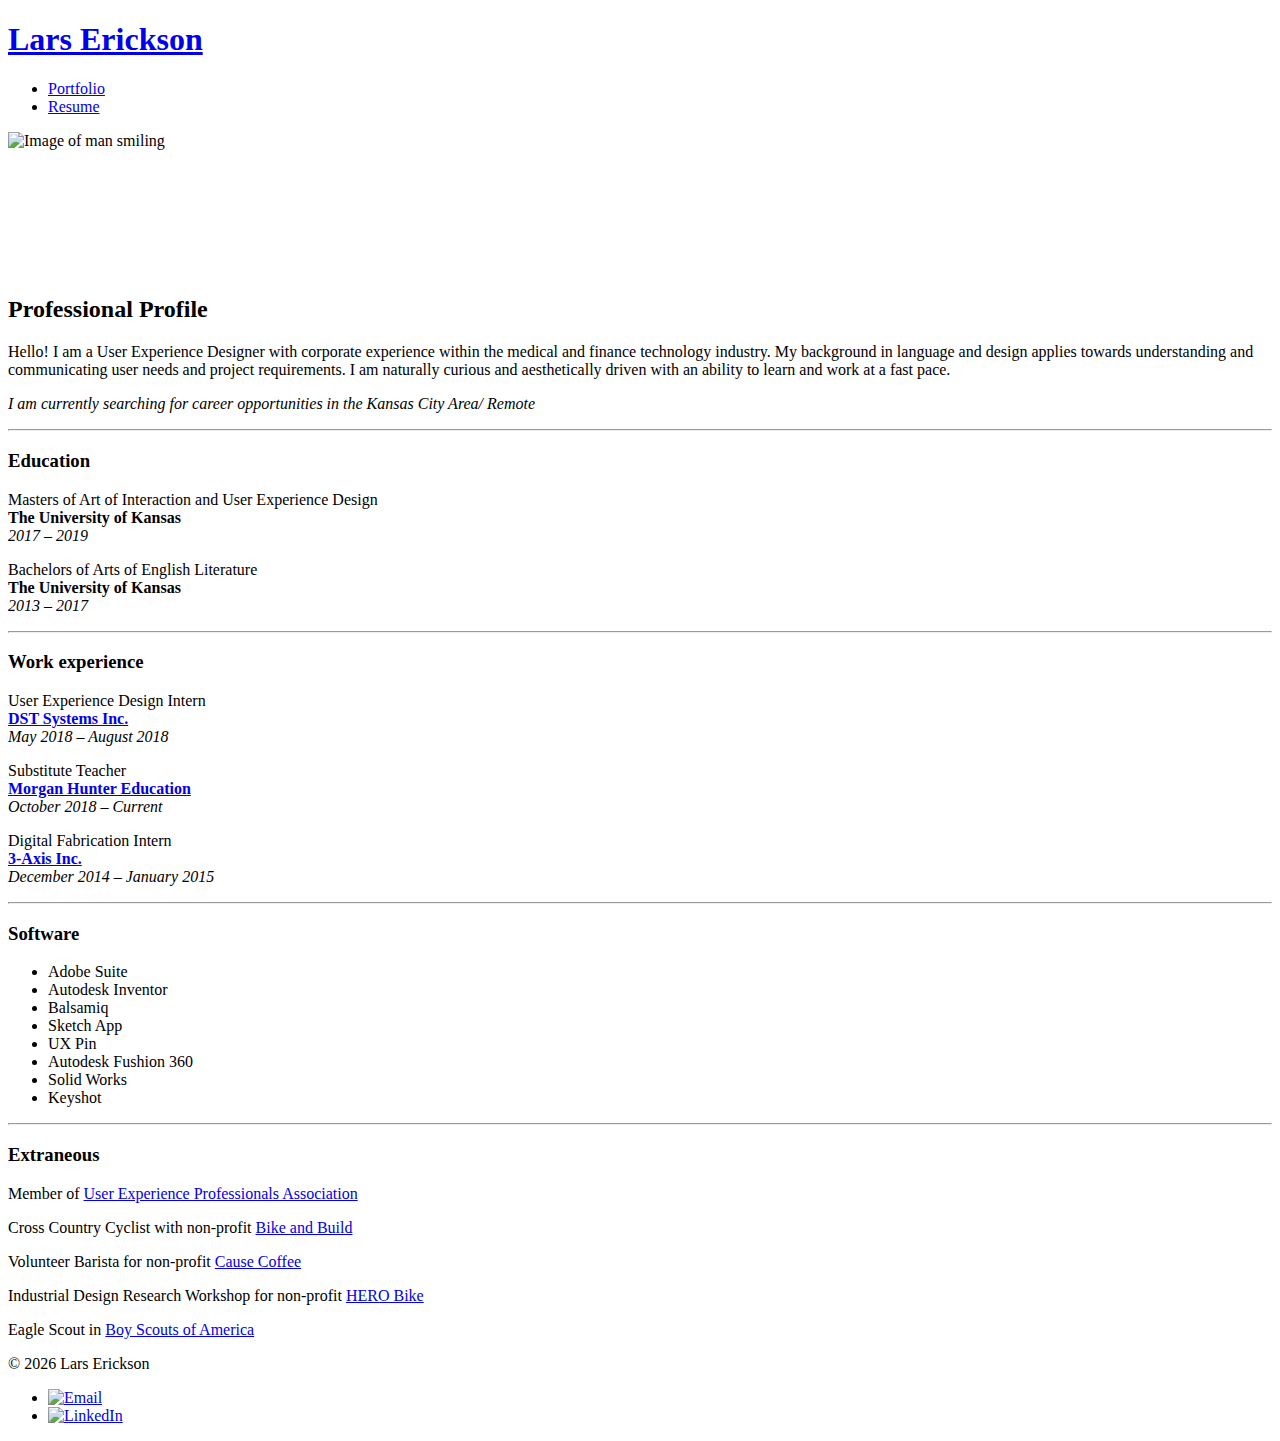
==== about.html @ 4c809a46 "Add files via upload" ====
<!doctype html>
<html class="no-js" lang="en">
<head>
    <meta charset="utf-8">
    <meta http-equiv="x-ua-compatible" content="ie=edge">
    <title>Resume &ndash; Lars Erickson</title>
    <meta name="description" content="User Experience Designer from Lawrence, Kansas.">
    <meta name="viewport" content="width=device-width, initial-scale=1">
    <link href="CSS/normalize.css" rel="stylesheet" type="text/css">
    <link href="CSS/font.css" rel="stylesheet" type="text/css">
    <link href="CSS/Skeleton.css" rel="stylesheet" type="text/css">
    <link href="CSS/main.css" rel="stylesheet" type="text/css">   
</head>

<body class="about">
    <nav class="navbar clearfix">
        <h1 class="logo"><a href="/">Lars Erickson</a></h1>
        <ul class="nav">
            <li><a href="file:///C|/Users/Lars/Desktop/website/body.html">Portfolio</a>
          <li><a href="/about">Resume</a></li>
        </ul>
        <a class="nav-toggle" href="javascript:void(0)"><span class="nav-icon"></span></a>
    </nav>
    <div class="wrapper transition-fade" id="swup">
        <main class="about-content">
            <div class="container">
                <div class="row">
                    <div class="twelve columns">
                        <div class="image" style="padding-bottom: 10.00%" >
                            <img class="lazyload" data-src="images/about-2.jpg" src="images/IMG_9179 (1).JPG" width="200" height="200" alt="Image of man smiling">
                        </div>
                        <h2>Professional Profile</h2>
                        <p class="lead">Hello! I am a User Experience Designer with corporate experience within the medical and finance technology industry. My background in language and design applies towards understanding and communicating user needs and project requirements. I am naturally curious and aesthetically driven with an ability to learn and work at a fast pace.</p>
                        <p><i>I am currently searching for career opportunities in the Kansas City Area/ Remote</i></p>  
                        <hr> 
                        <h3>Education</h3>
                        <p>
                            Masters of Art of Interaction and User Experience Design<br>
                            <b>The University of Kansas</b><br>
                            <i>2017 &ndash; 2019</i>
                        </p>
                        <p>
                            Bachelors of Arts of English Literature<br>
                            <b>The University of Kansas</b><br>
                            <i>2013 &ndash; 2017</i><br>
                        </p>
                        <hr>
                        <h3>Work experience</h3>
                        <p>
                            User Experience Design Intern<br>
                            <b><a href="https://www.ssctech.com/"> DST Systems Inc.</a></b><br>
                            <i>May 2018 &ndash; August 2018</i><br>
                        </p>
                        <p>
                            Substitute Teacher<br>
                            <b><a href="http://www.mhedteach.com/"> Morgan Hunter Education</a></b><br>
                            <i>October 2018 &ndash; Current</i><br>
                        </p>
                        <p>
                            Digital Fabrication Intern<br>
                            <b><a href="https://www.3axisinc.com/"> 3-Axis Inc.</a></b><br>
                            <i>December 2014 &ndash; January 2015</i><br>
                        </p>
                        <hr>
                        <h3>Software</h3>
                        <ul>
                            <li>Adobe Suite</li> 
                            <li>Autodesk Inventor</li>
                            <li>Balsamiq</li>
                            <li>Sketch App</li>
                            <li>UX Pin</li>
                            <li>Autodesk Fushion 360</li>
                            <li>Solid Works</li>
                            <li>Keyshot</li>
                        </ul>
                        <hr>
                        <h3>Extraneous</h3>
                        <p>Member of <a href="http://www.uxpakc.org/" target="_blank">User Experience Professionals Association</a></p>
                        <p>Cross Country Cyclist with non-profit <a href="https://bikeandbuild.org/" target="_blank">Bike and Build</a></p>
                        <p>Volunteer Barista for non-profit <a href="https://www.causecoffeekc.com/" target="_blank">Cause Coffee</a></p>
                        <p>Industrial Design Research Workshop for non-profit <a href="https://alabamanewscenter.com/2017/01/02/there-are-heroes-but-in-greensboro-this-alabama-maker-is-a-hero/" target="_blank">HERO Bike</a></p>
                        <p>Eagle Scout in <a href="https://www.scouting.org/" target="_blank">Boy Scouts of America</a></p>
                        </div>
                </div>
            </div>
        </main>

         <footer class="footer">
            <div class="container container-l">
                <div class="row">
                    <div class="twelve columns">
                        <p>&copy; <script> document.write(new Date().getFullYear()); </script> Lars Erickson</p>
                        <ul class="social-icons">
                            <li><a href="mailto:lericksonm@gmail.com"><img src="images/51-512.png" alt="Email" width="15" height="15"></a></li>
                            <li><a href="https://www.linkedin.com/in/lars-erickson-m-a-ixd-6bb1ab14a/" target="_blank"><img src="images/iconmonstr-linkedin-2.png" alt="LinkedIn" width="16" height="16"></a></li>
                        </ul>
                    </div>
                </div>
            </div>
        </footer>
    </div>
</body>
</html>
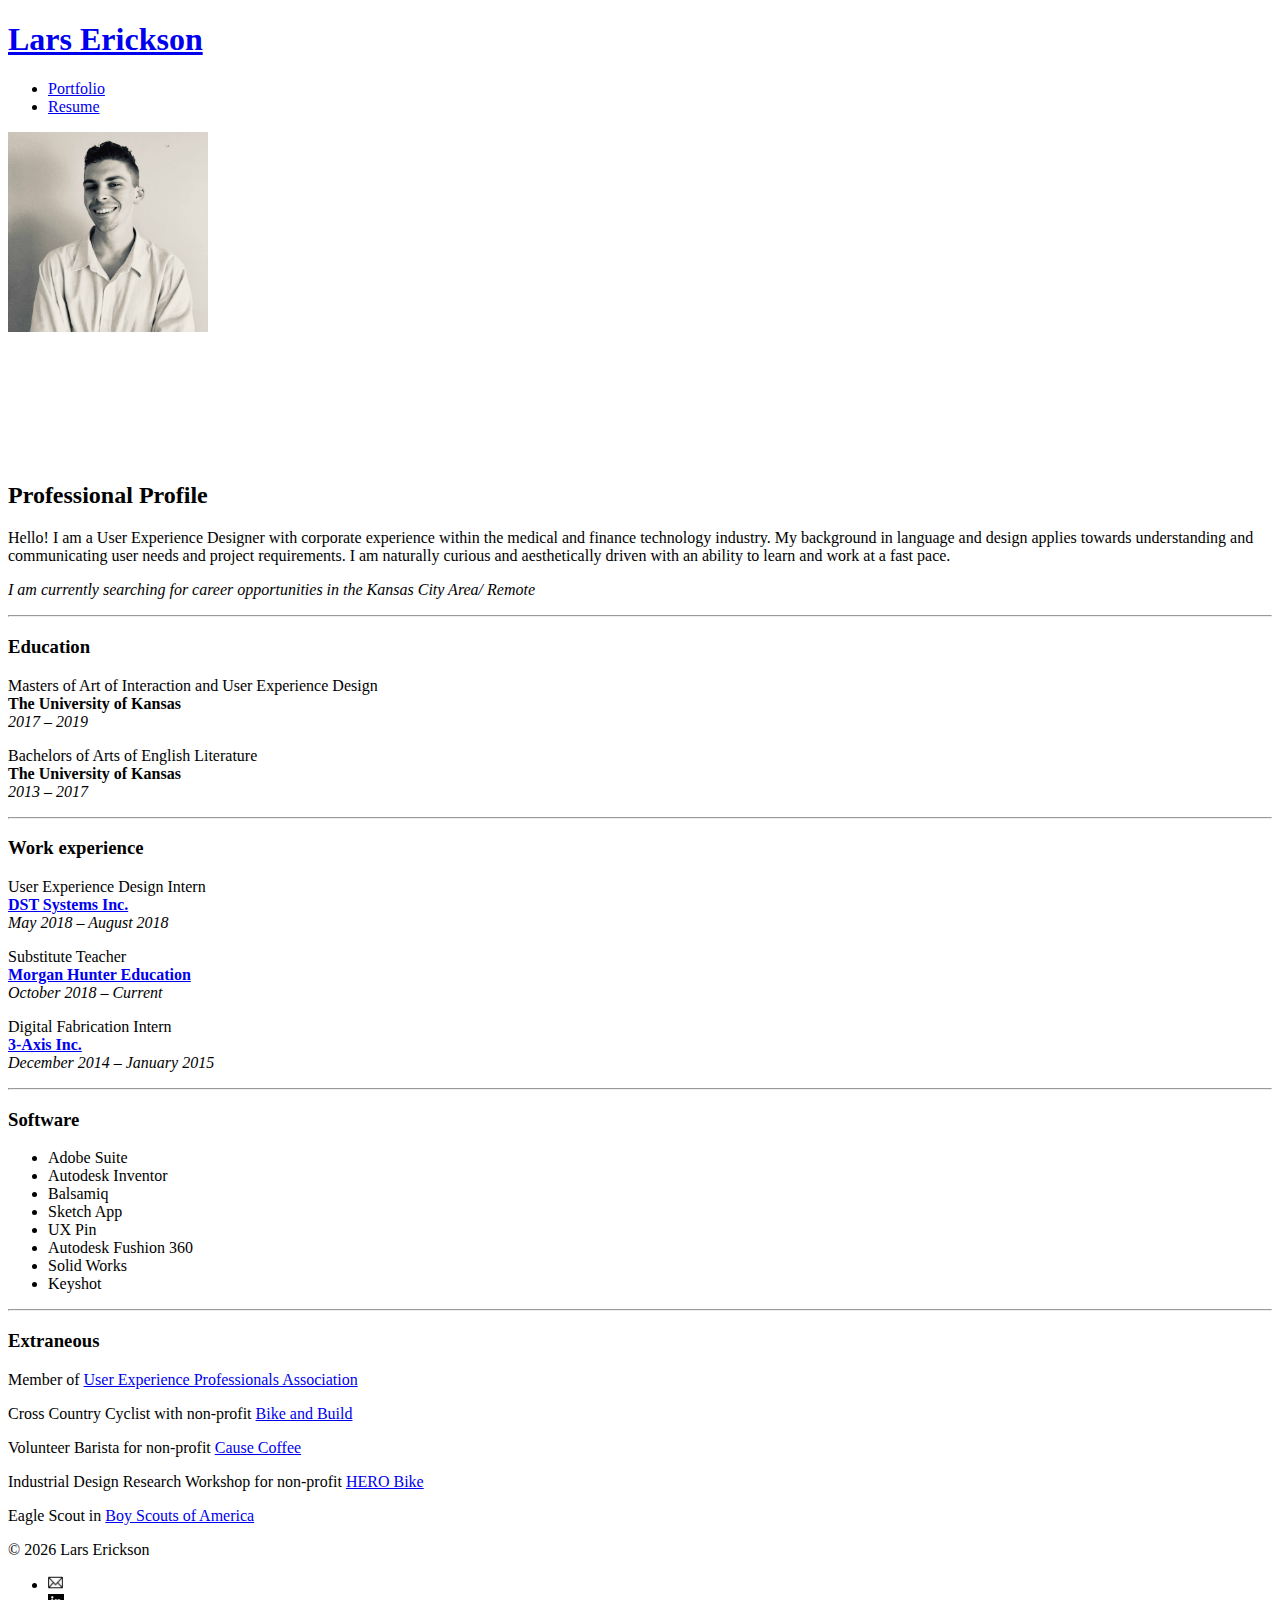
==== commit 4f734d5a: "Update about.html" ====
--- a/about.html
+++ b/about.html
@@ -16,8 +16,8 @@
     <nav class="navbar clearfix">
         <h1 class="logo"><a href="/">Lars Erickson</a></h1>
         <ul class="nav">
-            <li><a href="file:///C|/Users/Lars/Desktop/website/body.html">Portfolio</a>
-          <li><a href="/about">Resume</a></li>
+            <li><a href="index.html">Portfolio</a>
+          <li><a href="about.html">Resume</a></li>
         </ul>
         <a class="nav-toggle" href="javascript:void(0)"><span class="nav-icon"></span></a>
     </nav>
@@ -100,4 +100,4 @@
         </footer>
     </div>
 </body>
-</html>+</html>
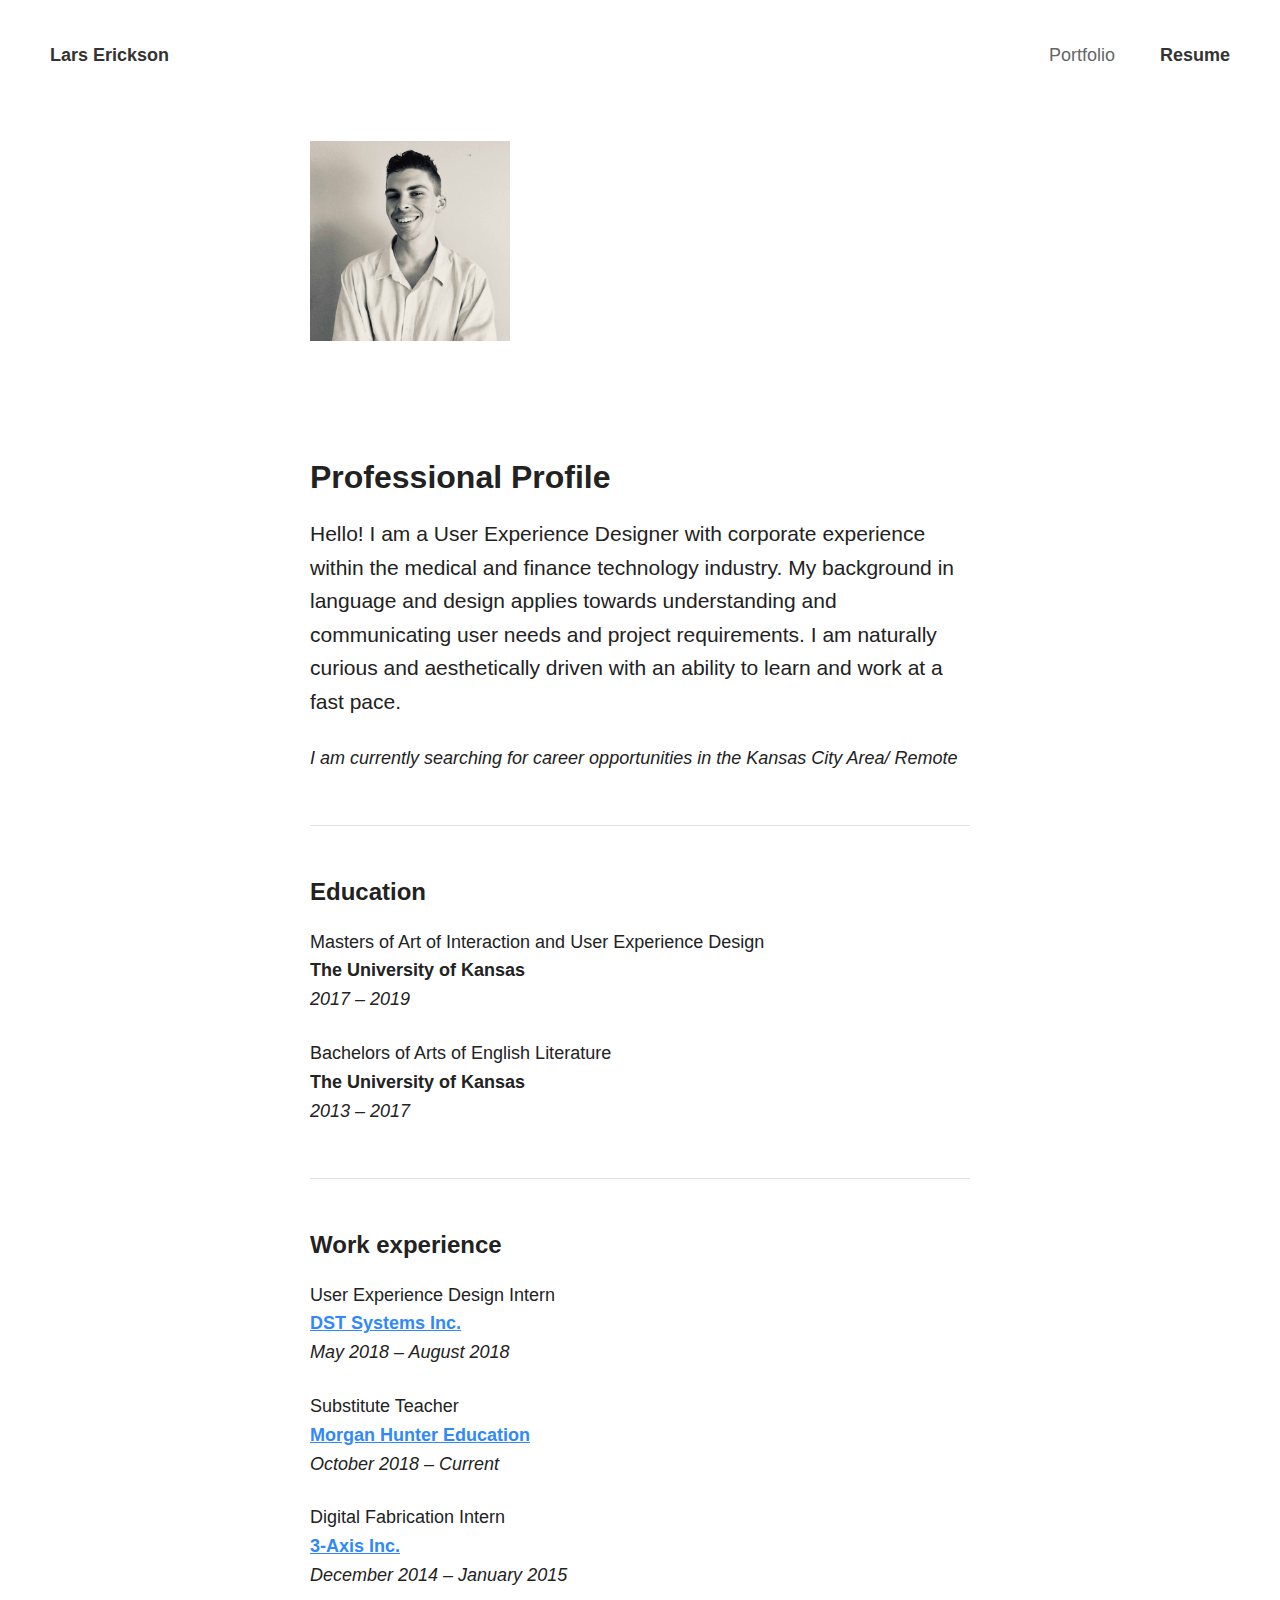
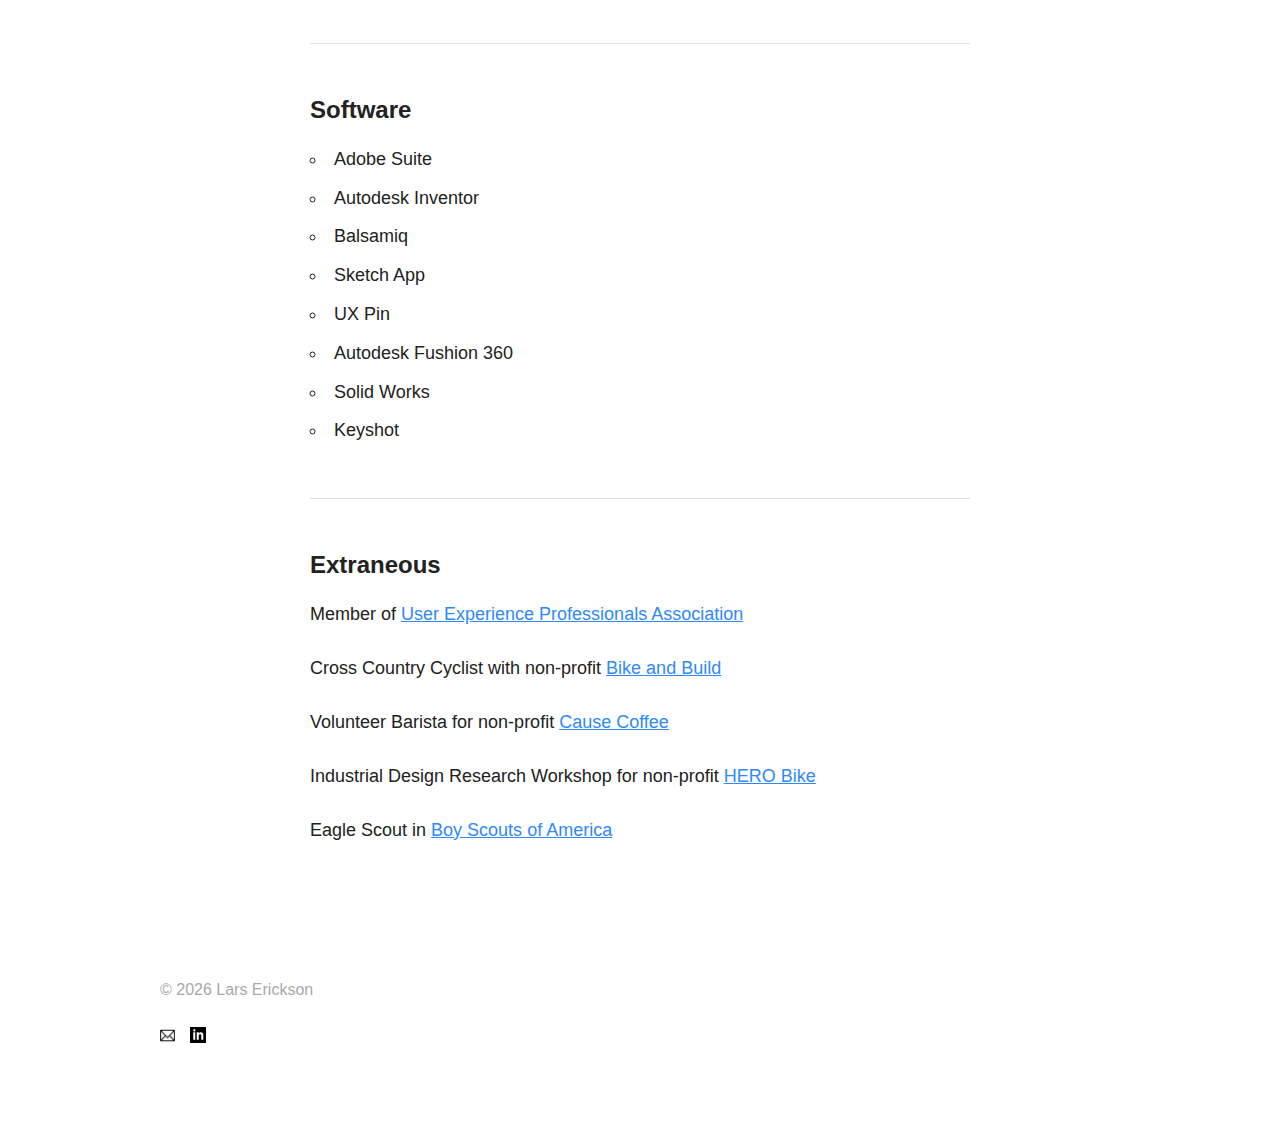
==== commit 4426e647: "Update about.html" ====
--- a/about.html
+++ b/about.html
@@ -6,10 +6,10 @@
     <title>Resume &ndash; Lars Erickson</title>
     <meta name="description" content="User Experience Designer from Lawrence, Kansas.">
     <meta name="viewport" content="width=device-width, initial-scale=1">
-    <link href="CSS/normalize.css" rel="stylesheet" type="text/css">
-    <link href="CSS/font.css" rel="stylesheet" type="text/css">
-    <link href="CSS/Skeleton.css" rel="stylesheet" type="text/css">
-    <link href="CSS/main.css" rel="stylesheet" type="text/css">   
+    <link href="css/normalize.css" rel="stylesheet" type="text/css">
+    <link href="css/font.css" rel="stylesheet" type="text/css">
+    <link href="css/Skeleton.css" rel="stylesheet" type="text/css">
+    <link href="css/main.css" rel="stylesheet" type="text/css">   
 </head>
 
 <body class="about">
--- a/css/font.css
+++ b/css/font.css
@@ -0,0 +1,20 @@
+@font-face {
+    font-family: 'Roboto', sans-serif;
+    src: url('//fonts.googleapis.com/css?family=Roboto:400,400i,700&display=swap');
+    font-weight: 400;
+    font-style: normal;
+}
+
+@font-face {
+	font-family: 'Roboto', sans-serif;
+    src: url('//fonts.googleapis.com/css?family=Roboto:400,400i,700&display=swap');
+    font-weight: 700;
+    font-style: bold;
+}
+
+@font-face {
+    font-family: 'Roboto', sans-serif;
+    src: url('//fonts.googleapis.com/css?family=Roboto:400,400i,700&display=swap');
+    font-weight: 400;
+    font-style: italic;
+}
--- a/css/Skeleton.css
+++ b/css/Skeleton.css
@@ -0,0 +1,419 @@
+/*
+* Skeleton V2.0.4
+* Copyright 2014, Dave Gamache
+* www.getskeleton.com
+* Free to use under the MIT license.
+* http://www.opensource.org/licenses/mit-license.php
+* 12/29/2014
+*/
+
+
+/* Table of contents
+––––––––––––––––––––––––––––––––––––––––––––––––––
+- Grid
+- Base Styles
+- Typography
+- Links
+- Buttons
+- Forms
+- Lists
+- Code
+- Tables
+- Spacing
+- Utilities
+- Clearing
+- Media Queries
+*/
+
+
+/* Grid
+–––––––––––––––––––––––––––––––––––––––––––––––––– */
+.container {
+  position: relative;
+  width: 100%;
+  max-width: 700px;
+  margin: 0 auto;
+  padding: 0 20px;
+  box-sizing: border-box; }
+.column,
+.columns {
+  width: 100%;
+  float: left;
+  box-sizing: border-box; }
+
+/* For devices larger than 400px */
+@media (min-width: 400px) {
+  /* .container {
+    width: 85%;
+    padding: 0; } */
+}
+
+/* For devices larger than 550px */
+@media (min-width: 550px) {
+  /* .container {
+    width: 80%; } */
+  .column,
+  .columns {
+    margin-left: 4%; }
+  .column:first-child,
+  .columns:first-child {
+    margin-left: 0; }
+
+  .one.column,
+  .one.columns                    { width: 4.66666666667%; }
+  .two.columns                    { width: 13.3333333333%; }
+  .three.columns                  { width: 22%;            }
+  .four.columns                   { width: 30.6666666667%; }
+  .five.columns                   { width: 39.3333333333%; }
+  .six.columns                    { width: 48%;            }
+  .seven.columns                  { width: 56.6666666667%; }
+  .eight.columns                  { width: 65.3333333333%; }
+  .nine.columns                   { width: 74.0%;          }
+  .ten.columns                    { width: 82.6666666667%; }
+  .eleven.columns                 { width: 91.3333333333%; }
+  .twelve.columns                 { width: 100%; margin-left: 0; }
+
+  .one-third.column               { width: 30.6666666667%; }
+  .two-thirds.column              { width: 65.3333333333%; }
+
+  .one-half.column                { width: 48%; }
+
+  /* Offsets */
+  .offset-by-one.column,
+  .offset-by-one.columns          { margin-left: 8.66666666667%; }
+  .offset-by-two.column,
+  .offset-by-two.columns          { margin-left: 17.3333333333%; }
+  .offset-by-three.column,
+  .offset-by-three.columns        { margin-left: 26%;            }
+  .offset-by-four.column,
+  .offset-by-four.columns         { margin-left: 34.6666666667%; }
+  .offset-by-five.column,
+  .offset-by-five.columns         { margin-left: 43.3333333333%; }
+  .offset-by-six.column,
+  .offset-by-six.columns          { margin-left: 52%;            }
+  .offset-by-seven.column,
+  .offset-by-seven.columns        { margin-left: 60.6666666667%; }
+  .offset-by-eight.column,
+  .offset-by-eight.columns        { margin-left: 69.3333333333%; }
+  .offset-by-nine.column,
+  .offset-by-nine.columns         { margin-left: 78.0%;          }
+  .offset-by-ten.column,
+  .offset-by-ten.columns          { margin-left: 86.6666666667%; }
+  .offset-by-eleven.column,
+  .offset-by-eleven.columns       { margin-left: 95.3333333333%; }
+
+  .offset-by-one-third.column,
+  .offset-by-one-third.columns    { margin-left: 34.6666666667%; }
+  .offset-by-two-thirds.column,
+  .offset-by-two-thirds.columns   { margin-left: 69.3333333333%; }
+
+  .offset-by-one-half.column,
+  .offset-by-one-half.columns     { margin-left: 52%; }
+
+}
+
+
+/* Base Styles
+–––––––––––––––––––––––––––––––––––––––––––––––––– */
+/* NOTE
+html is set to 62.5% so that all the REM measurements throughout Skeleton
+are based on 10px sizing. So basically 1.5rem = 15px :) */
+html {
+  font-size: 62.5%; }
+body {
+  font-size: 1.6em; /* currently ems cause chrome bug misinterpreting rems on body element */
+  line-height: 1.6;
+  font-weight: 400;
+  font-family: "Roboto", sans-serif;
+  color: #222; }
+
+
+/* Typography
+–––––––––––––––––––––––––––––––––––––––––––––––––– */
+h1, h2, h3, h4, h5, h6 {
+  margin-top: 0;
+  margin-bottom: 2rem;
+  font-weight: 600; }
+h1 { font-size: 3.2rem; line-height: 1.2; }
+h2 { font-size: 2.7rem; line-height: 1.25; }
+h3 { font-size: 2.1rem; line-height: 1.3; }
+h4 { font-size: 1.9rem; line-height: 1.35; }
+h5 { font-size: 1.7rem; line-height: 1.5; }
+h6 { font-size: 1.5rem; line-height: 1.6; }
+
+/* Larger than phablet */
+@media (min-width: 550px) {
+  h1 { font-size: 4.0rem; }
+  h2 { font-size: 3.2rem; }
+  h3 { font-size: 2.4rem; }
+  h4 { font-size: 2.1rem; }
+  h5 { font-size: 1.9rem; }
+  h6 { font-size: 1.5rem; }
+  body { font-size: 1.8em; }
+}
+
+p {
+  margin-top: 0; }
+
+
+/* Links
+–––––––––––––––––––––––––––––––––––––––––––––––––– */
+a {
+  color: #2f89fc; }
+a:hover {
+  color: #205FAF; }
+
+
+/* Buttons
+–––––––––––––––––––––––––––––––––––––––––––––––––– */
+.button,
+button,
+input[type="submit"],
+input[type="reset"],
+input[type="button"] {
+  display: inline-block;
+  height: 38px;
+  padding: 0 30px;
+  color: #555;
+  text-align: center;
+  font-size: 11px;
+  font-weight: 600;
+  line-height: 38px;
+  letter-spacing: .1rem;
+  text-transform: uppercase;
+  text-decoration: none;
+  white-space: nowrap;
+  background-color: transparent;
+  border-radius: 4px;
+  border: 1px solid #bbb;
+  cursor: pointer;
+  box-sizing: border-box; }
+.button:hover,
+button:hover,
+input[type="submit"]:hover,
+input[type="reset"]:hover,
+input[type="button"]:hover,
+.button:focus,
+button:focus,
+input[type="submit"]:focus,
+input[type="reset"]:focus,
+input[type="button"]:focus {
+  color: #333;
+  border-color: #888;
+  outline: 0; }
+.button.button-primary,
+button.button-primary,
+input[type="submit"].button-primary,
+input[type="reset"].button-primary,
+input[type="button"].button-primary {
+  color: #FFF;
+  background-color: #33C3F0;
+  border-color: #33C3F0; }
+.button.button-primary:hover,
+button.button-primary:hover,
+input[type="submit"].button-primary:hover,
+input[type="reset"].button-primary:hover,
+input[type="button"].button-primary:hover,
+.button.button-primary:focus,
+button.button-primary:focus,
+input[type="submit"].button-primary:focus,
+input[type="reset"].button-primary:focus,
+input[type="button"].button-primary:focus {
+  color: #FFF;
+  background-color: #1EAEDB;
+  border-color: #1EAEDB; }
+
+
+/* Forms
+–––––––––––––––––––––––––––––––––––––––––––––––––– */
+input[type="email"],
+input[type="number"],
+input[type="search"],
+input[type="text"],
+input[type="tel"],
+input[type="url"],
+input[type="password"],
+textarea,
+select {
+  height: 38px;
+  padding: 6px 10px; /* The 6px vertically centers text on FF, ignored by Webkit */
+  background-color: #fff;
+  border: 1px solid #D1D1D1;
+  border-radius: 4px;
+  box-shadow: none;
+  box-sizing: border-box; }
+/* Removes awkward default styles on some inputs for iOS */
+input[type="email"],
+input[type="number"],
+input[type="search"],
+input[type="text"],
+input[type="tel"],
+input[type="url"],
+input[type="password"],
+textarea {
+  -webkit-appearance: none;
+     -moz-appearance: none;
+          appearance: none; }
+textarea {
+  min-height: 65px;
+  padding-top: 6px;
+  padding-bottom: 6px; }
+input[type="email"]:focus,
+input[type="number"]:focus,
+input[type="search"]:focus,
+input[type="text"]:focus,
+input[type="tel"]:focus,
+input[type="url"]:focus,
+input[type="password"]:focus,
+textarea:focus,
+select:focus {
+  border: 1px solid #33C3F0;
+  outline: 0; }
+label,
+legend {
+  display: block;
+  margin-bottom: .5rem;
+  font-weight: 600; }
+fieldset {
+  padding: 0;
+  border-width: 0; }
+input[type="checkbox"],
+input[type="radio"] {
+  display: inline; }
+label > .label-body {
+  display: inline-block;
+  margin-left: .5rem;
+  font-weight: normal; }
+
+
+/* Lists
+–––––––––––––––––––––––––––––––––––––––––––––––––– */
+ul {
+  list-style: circle inside; }
+ol {
+  list-style: decimal inside; }
+ol, ul {
+  padding-left: 0;
+  margin-top: 0; }
+ul ul,
+ul ol,
+ol ol,
+ol ul {
+  margin: 1.5rem 0 1.5rem 3rem;
+  font-size: 90%; }
+li {
+  margin-bottom: 1rem; }
+
+
+/* Code
+–––––––––––––––––––––––––––––––––––––––––––––––––– */
+code {
+  padding: .2rem .5rem;
+  margin: 0 .2rem;
+  font-size: 90%;
+  white-space: nowrap;
+  background: #F1F1F1;
+  border: 1px solid #E1E1E1;
+  border-radius: 4px; }
+pre > code {
+  display: block;
+  padding: 1rem 1.5rem;
+  white-space: pre; }
+
+
+/* Tables
+–––––––––––––––––––––––––––––––––––––––––––––––––– */
+th,
+td {
+  padding: 12px 15px;
+  text-align: left;
+  border-bottom: 1px solid #E1E1E1; }
+th:first-child,
+td:first-child {
+  padding-left: 0; }
+th:last-child,
+td:last-child {
+  padding-right: 0; }
+
+
+/* Spacing
+–––––––––––––––––––––––––––––––––––––––––––––––––– */
+button,
+.button {
+  margin-bottom: 1rem; }
+input,
+textarea,
+select,
+fieldset {
+  margin-bottom: 1.5rem; }
+pre,
+blockquote,
+dl,
+figure,
+table,
+p,
+ul,
+ol,
+form {
+  margin-bottom: 2.5rem; }
+
+
+/* Utilities
+–––––––––––––––––––––––––––––––––––––––––––––––––– */
+.u-full-width {
+  width: 100%;
+  box-sizing: border-box; }
+.u-max-full-width {
+  max-width: 100%;
+  box-sizing: border-box; }
+.u-pull-right {
+  float: right; }
+.u-pull-left {
+  float: left; }
+
+
+/* Misc
+–––––––––––––––––––––––––––––––––––––––––––––––––– */
+hr {
+  margin-top: 5.3rem;
+  margin-bottom: 5rem;
+  border-width: 0;
+  border-top: 1px solid #E1E1E1; }
+
+
+/* Clearing
+–––––––––––––––––––––––––––––––––––––––––––––––––– */
+
+/* Self Clearing Goodness */
+.container:after,
+.row:after,
+.u-cf {
+  content: "";
+  display: table;
+  clear: both; }
+
+
+/* Media Queries
+–––––––––––––––––––––––––––––––––––––––––––––––––– */
+/*
+Note: The best way to structure the use of media queries is to create the queries
+near the relevant code. For example, if you wanted to change the styles for buttons
+on small devices, paste the mobile query code up in the buttons section and style it
+there.
+*/
+
+
+/* Larger than mobile */
+@media (min-width: 400px) {}
+
+/* Larger than phablet (also point when grid becomes active) */
+@media (min-width: 550px) {}
+
+/* Larger than tablet */
+@media (min-width: 750px) {}
+
+/* Larger than desktop */
+@media (min-width: 1000px) {}
+
+/* Larger than Desktop HD */
+@media (min-width: 1200px) {}
--- a/css/main.css
+++ b/css/main.css
@@ -0,0 +1,645 @@
+*, *:before, *:after {
+	box-sizing: border-box;
+}
+
+.blocker {
+  position: fixed;
+  top: 0; right: 0; bottom: 0; left: 0;
+  width: 100%; height: 100%;
+  overflow: auto;
+  z-index: 5;
+  padding: 20px;
+  background-color: rgba(255,255,255,0.8);
+  text-align: center;
+}
+
+.blocker:before {
+  content: "";
+  display: inline-block;
+  height: 100%;
+  vertical-align: middle;
+  margin-right: -0.05em;
+}
+
+.blocker.behind {
+  background-color: transparent;
+}
+
+.modal {
+  display: none;
+  vertical-align: middle;
+  position: relative;
+  z-index: 6;
+  max-width: 960px;
+  width: 100%;
+  background: #000;
+  text-align: left;
+  box-shadow: 0 0 20px rgba(0,0,0,0.1);
+}
+
+.modal a.close-modal {
+  position: absolute;
+  top: -12.5px;
+  right: -12.5px;
+  display: block;
+  width: 30px;
+  height: 30px;
+  text-indent: -9999px;
+  background-size: contain;
+  background-repeat: no-repeat;
+  background-position: center center;
+  background-image: url('[data-uri]');
+  box-shadow: 0 2px 4px rgba(0,0,0,0.1);
+  border-radius: 15px;
+}
+
+.modal-spinner {
+  display: none;
+  position: fixed;
+  top: 50%;
+  left: 50%;
+  transform: translateY(-50%) translateX(-50%);
+  padding: 12px 16px;
+  border-radius: 5px;
+  background-color: #111;
+  height: 20px;
+}
+
+.modal-spinner > div {
+  border-radius: 100px;
+  background-color: #fff;
+  height: 20px;
+  width: 2px;
+  margin: 0 1px;
+  display: inline-block;
+
+  -webkit-animation: sk-stretchdelay 1.2s infinite ease-in-out;
+  animation: sk-stretchdelay 1.2s infinite ease-in-out;
+}
+
+.modal-spinner .rect2 {
+  -webkit-animation-delay: -1.1s;
+  animation-delay: -1.1s;
+}
+
+.modal-spinner .rect3 {
+  -webkit-animation-delay: -1.0s;
+  animation-delay: -1.0s;
+}
+
+.modal-spinner .rect4 {
+  -webkit-animation-delay: -0.9s;
+  animation-delay: -0.9s;
+}
+
+@-webkit-keyframes sk-stretchdelay {
+  0%, 40%, 100% { -webkit-transform: scaleY(0.5) }
+  20% { -webkit-transform: scaleY(1.0) }
+}
+
+@keyframes sk-stretchdelay {
+  0%, 40%, 100% {
+    transform: scaleY(0.5);
+    -webkit-transform: scaleY(0.5);
+  }  20% {
+    transform: scaleY(1.0);
+    -webkit-transform: scaleY(1.0);
+  }
+}
+
+body {
+	-webkit-font-smoothing: antialiased;
+}
+
+.home .nav li:first-child a {
+	color: #333;
+	font-weight: 600;
+}
+
+.about .nav li:last-child a {
+	color: #333;
+	font-weight: 600;
+}
+
+.work-header { color: #00F;
+	padding: 105px 0 42px;
+}
+
+
+.container-l {
+	max-width: 1000px;
+}
+
+.no-margin {
+	margin: 0 !important;
+}
+
+b, strong {
+	font-weight: 600;
+}
+
+img {
+	max-width: 100%;
+	height: auto;
+	display: block;
+}
+
+p.lead {
+	font-size: 2.1rem;
+}
+
+.video-wrapper {
+	position: relative;
+	padding-bottom: 56.25%; /* 16:9 */
+	padding-top: 25px;
+	height: 0;
+}
+
+.video-wrapper iframe {
+	position: absolute;
+	top: 0;
+	left: 0;
+	width: 100%;
+	height: 100%;
+}
+
+.work-content sub {
+	vertical-align: super;
+	bottom: initial;
+}
+
+.work-header h3 {
+	color: #A9A9A9;
+	font-weight: 400;
+	line-height: 1.5;
+}
+
+.work-content .image {
+	margin: 30px 0 50px;
+}
+
+.whim .work-content .image.various-2 {
+	margin-bottom: 70px;
+}
+
+.about-content .image {
+	margin: 0 0 50px;
+}
+
+.work-content .inline-image {
+	margin: 55px 0 25px;
+}
+
+.work-content .photo-caption {
+	font-size: 1.6rem;
+	color: #A9A9A9;
+}
+
+.footer { 
+	padding-bottom: 65px;
+}
+
+.footer p {
+	color: #A9A9A9;
+	font-size: 1.6rem;
+	margin-bottom: 20px;
+}
+
+.footer p a {
+	text-decoration: none;
+	color: #555;
+}
+
+.footer .social-icons li {
+	display: inline;
+}
+
+.footer .social-icons li a {
+	display: inline-block;
+}
+
+.footer .social-icons li:not(:last-child) a {
+	margin-right: 10px;
+}
+
+.navbar {
+	padding: 41px 50px 0;
+}
+
+.navbar .logo {
+	float: left;
+	font-size: 1.8rem;
+	margin: 0;
+	line-height: 1.6;
+}
+
+.navbar .logo a {
+	color: #333;
+	text-decoration: none;
+	font-weight: 600;
+}
+
+.navbar .nav {
+	float: right;
+	margin: 0;
+}
+
+.navbar .nav li {
+	display: inline;
+}
+
+.navbar .nav li a {
+	display: inline-block;
+	text-decoration: none;
+	color: #666;
+}
+
+.navbar .nav li a.active {
+	color: #333;
+	font-weight: 600;
+}
+
+.navbar .nav li:not(:last-child) a {
+	margin-right: 40px;
+}
+
+.work-cta {
+	padding: 90px 0 105px;
+}
+
+.hero {
+	padding: 150px 0 130px;
+}
+
+.hero h2 {
+	max-width: 700px;
+	font-size: 3.2rem;
+	font-weight: 400;
+	line-height: 1.5;
+}
+
+.hero h2 .highlight {
+	color: #2f89fc;
+}
+
+.work {
+	padding-bottom: 120px;
+}
+
+.work-panel {
+	width: calc(50% - 10px);
+	background-color: #FFF;
+	text-decoration: none;
+	display: block;
+	float: left;
+	margin-bottom: 20px;
+	position: relative;
+	overflow: hidden;
+}
+
+.work-panel:after {
+	content: '';
+	position: absolute;
+	top: 0;
+	right: 0;
+	left: 0;
+	bottom: 0;
+	background: #2f89fc;
+	opacity: 0;
+	transition: opacity 0.15s ease-in-out;
+}
+
+.work-panel:hover:after {
+	opacity: 0.95;
+}
+
+.work-panel:hover p {
+	opacity: 1;
+}
+
+.work-panel:hover h3 {
+	color: #FFF;
+}
+
+.work-panel:nth-child(1), .work-panel:nth-child(3) {
+	margin-right: 20px;
+}
+
+.work-panel h3 {
+	font-size: 2.4rem;
+	color: #333;
+	font-weight: 600;
+	margin-bottom: 5px;
+	position: absolute;
+	top: 35px;
+	left: 40px;
+	z-index: 2;
+	transition: all 0.2s ease-in-out;
+}
+
+.work-panel p {
+	max-width: 260px;
+	color: #FFF;
+	opacity: 0;
+	position: absolute;
+	left: 40px;
+	top: 74px;
+	z-index: 2;
+	transition: all 0.2s ease-in-out;
+}
+
+.work-panel-viaesca {
+	background-image: url('../images/viaesca_thumb.jpg');
+	background-size: 100%;
+}
+
+.work-panel-happysignals {
+	background-image: url('../images/happysignals_thumb.jpg');
+	background-size: 100%;
+}
+
+.work-panel-whim {
+	background-image: url('../images/whim_thumb.jpg');
+	background-size: 100%;
+}
+
+.work-panel .view-more {
+	opacity: 0;
+	z-index: 2;
+	position: absolute;
+	left: 40px;
+	bottom: 33px;
+	color: #FFF;
+	font-weight: 600;
+	transition: all 0.2s ease-in-out;
+}
+
+.work-panel .view-more:after {
+	content: ' \203A';
+	vertical-align: -1px;
+}
+
+.work-panel:hover .view-more {
+	opacity: 1;
+}
+
+.work-info p {
+	max-width: 290px;
+}
+
+.about-content {
+	padding: 100px 0 108px;
+}
+
+.view-prototype svg {
+	display: inline-block;
+	vertical-align: -4px;
+	margin-right: 10px;
+}
+
+.view-prototype:hover svg path {
+	fill: #0096A9;
+}
+
+.nav-toggle {
+	height: 70px;
+	width: 60px;
+	padding: 35px 20px 21px 20px;
+	position: absolute;
+	top: 0;
+	right: 0;
+	display: none;
+}
+
+.nav-icon {
+	height: 2px;
+	width: 20px;
+	display: block;
+	background-color: #2f89fc;
+	position: relative;
+}
+
+.nav-icon:before {
+	content: '';
+	height: 2px;
+	width: 20px;
+	background-color: #2f89fc;
+	position: absolute;
+	top: 6px;
+	transition: 0.1s transform ease-in-out;
+}
+
+.nav-icon:after {
+	content: '';
+	height: 2px;
+	width: 20px;
+	background-color: #2f89fc;
+	position: absolute;
+	top: -6px;
+	transition: 0.1s transform ease-in-out;
+}
+
+.nav-toggle.open .nav-icon:before {
+	transform: translate3d(0,-6px,0);
+}
+
+.nav-toggle.open .nav-icon:after {
+	transform: translate3d(0,6px,0);
+}
+
+.hsl-themes .row p {
+	margin-bottom: 4rem;
+}
+
+.hsl-themes img {
+	display: inline-block;
+	vertical-align: -3px;
+}
+
+.transition-fade {
+	transition: 0.4s opacity;
+	opacity: 1;
+}
+
+html.is-animating .transition-fade {
+	opacity: 0;
+}
+
+.ratio-box {
+	background-color: #EEE;
+	position: relative;
+	height: 0;
+	display: block;
+	width: 100%;
+	/* padding-bottom is calculated and rendered in to HTML */
+}
+
+.ratio-box img {
+	position: absolute;
+	top: 0;
+	left: 0;
+	width: 100%;
+	height: 100%;
+	display: block;
+}
+
+@media (max-width: 1015px) {
+	.navbar {
+		padding-right: 20px;
+		padding-left: 20px;
+	}
+}
+
+@media (max-width: 900px) {
+	.work-panel p, .work-panel .view-more, .work-panel:after {
+		display: none;
+	}
+
+	.work-panel h3 {
+		font-size: 2rem;
+		top: 28px;
+		left: 30px;
+	}
+}
+
+@media (max-width: 550px) {
+
+	.hsl-themes img {
+		margin-bottom: 2rem;
+	}
+
+	body:before {
+		position: fixed;
+	}
+
+	.hero {
+		padding-top: 157px;
+		padding-bottom: 70px;
+	}
+
+	.work {
+		padding-bottom: 70px;
+	}
+
+	.work-header {
+		padding-top: 161px;
+		padding-bottom: 44px;
+	}
+
+	.footer {
+		padding-bottom: 35px;
+	}
+
+	.nav-toggle {
+		display: block;
+	}
+
+	.container.container-l {
+		width: 100%;
+		padding-left: 0;
+		padding-right: 0;
+	}
+
+	.work-cta {
+		padding-top: 40px;
+		padding-bottom: 65px;
+	}
+
+	.work-info p {
+		margin-bottom: 2.5rem;
+	}
+
+	.about-content {
+		padding-top: 123px;
+		padding-bottom: 59px;
+	}
+
+	.work-panel {
+		width: 100%;
+	}
+
+	.work-panel:nth-child(1), .work-panel:nth-child(3) {
+		margin-right: 0;
+	}
+
+	.work-panel h3 {
+		font-size: 1.8rem;
+	}
+
+	.work-panel:hover h3 {
+		color: #333;
+	}
+
+	.hero h2 {
+		font-size: 2.7rem;
+	}
+
+	.navbar {
+		position: fixed;
+		top: 0;
+		left: 0;
+		width: 100%;
+		padding: 0;
+		z-index: 3;
+		transition: 0.2s box-shadow ease-in-out;
+	}
+
+	.navbar.open {
+		box-shadow: 0 5px 20px 0 rgba(0,0,0,0.1);
+	}
+
+	.navbar .logo {
+		height: 73px;
+		width: 100%;
+		padding: 0 20px;
+		float: none;
+		background-color: rgba(255,255,255,0.95);
+		border-bottom: 1px solid rgba(0,0,0,0.12);
+		line-height: 73px;
+	}
+
+	.navbar .nav {
+		width: 100%;
+		float: none;
+		display: none;
+	}
+
+	.navbar .nav li {
+		display: block;
+		margin: 0;
+	}
+
+	.navbar .nav li a {
+		display: block;
+		background-color: rgba(255,255,255,0.95);
+		line-height: 60px;
+		padding: 0 20px;
+	}
+
+	.navbar .nav li:not(:last-child) a {
+		margin: 0;
+		border-bottom: 1px solid #E1E1E1;
+	}
+
+	.home .hero, .home .work, .home .footer {
+		padding-right: 20px;
+		padding-left: 20px;
+	}
+
+	.footer p {
+		font-size: 1.4rem;
+	}
+
+	.work-content .image.user-flow {
+		padding-right: 20px;
+		padding-left: 20px;
+	}
+
+	.whim .work-info .five.columns:first-child ul, .hsl .work-info .five.columns:first-child ul {
+		margin-bottom: 0;
+	}
+
+	p.lead {
+		font-size: 1.8rem;
+	}
+}
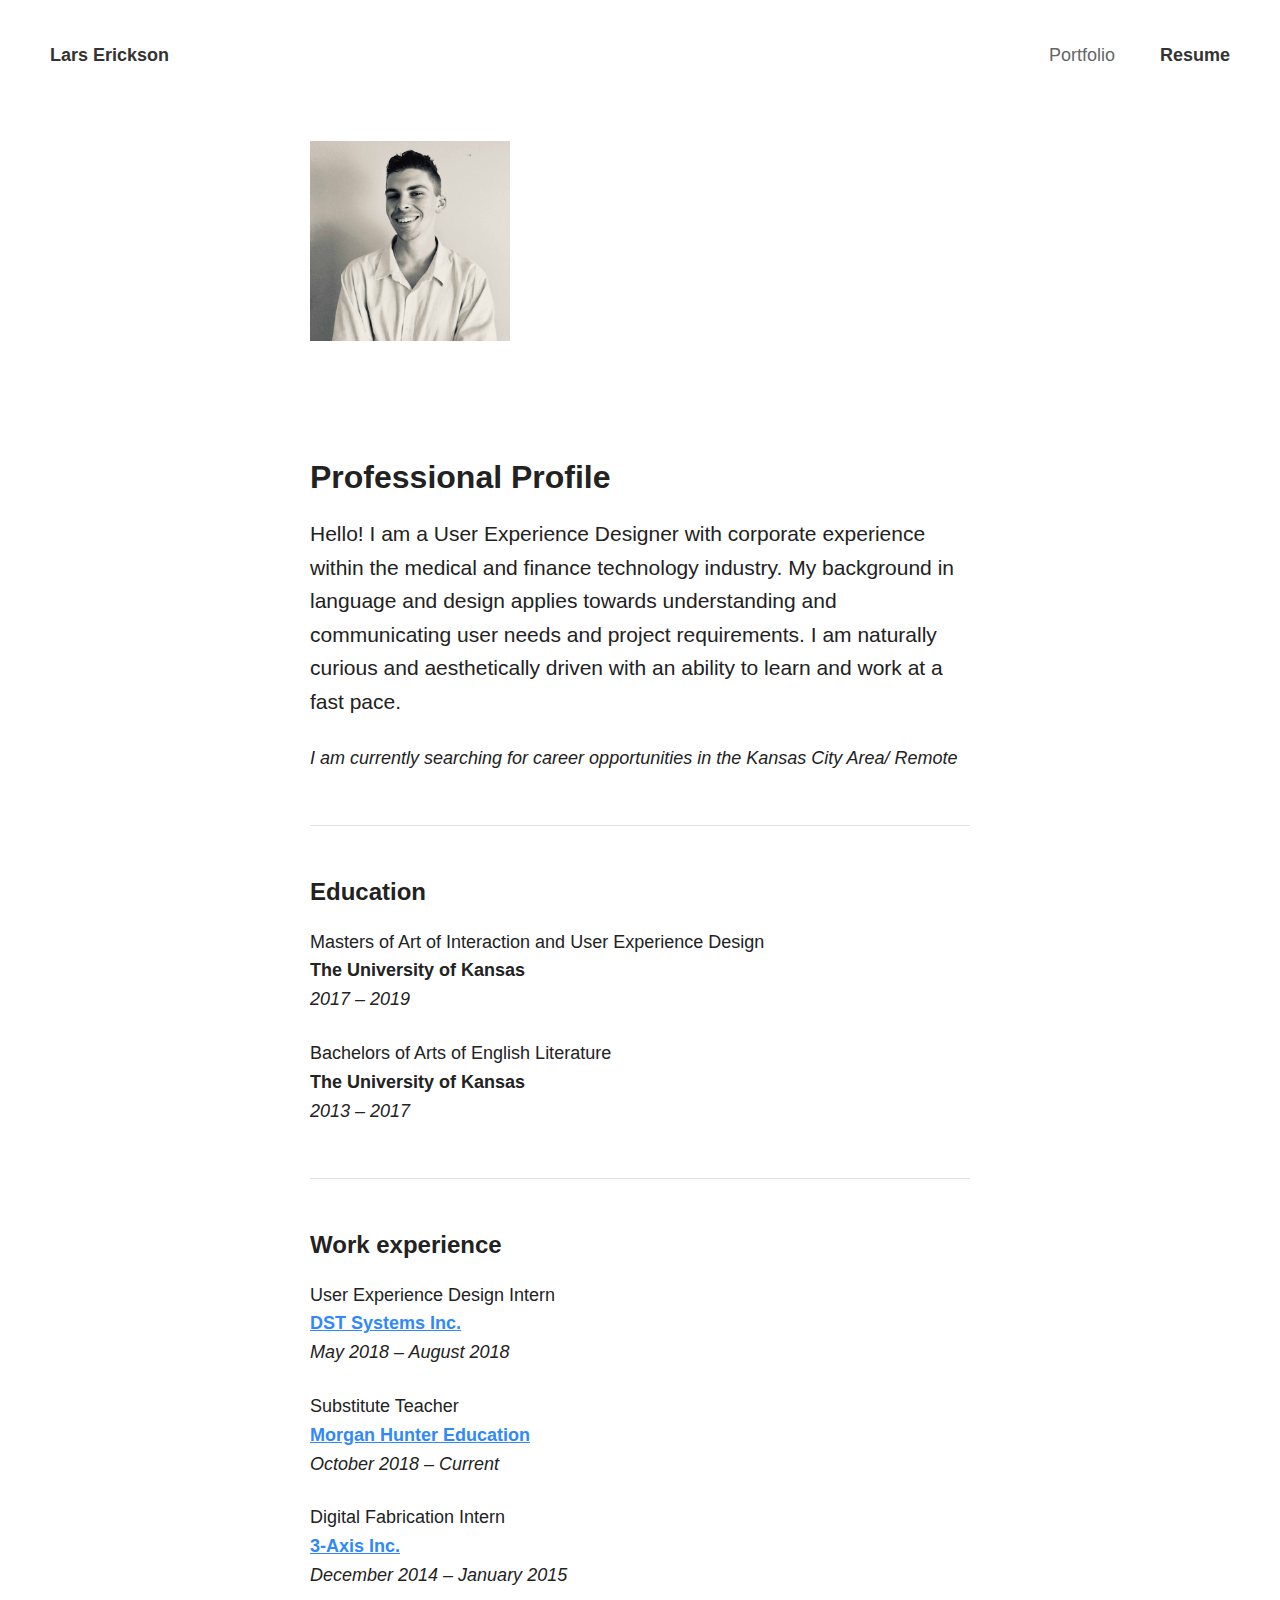
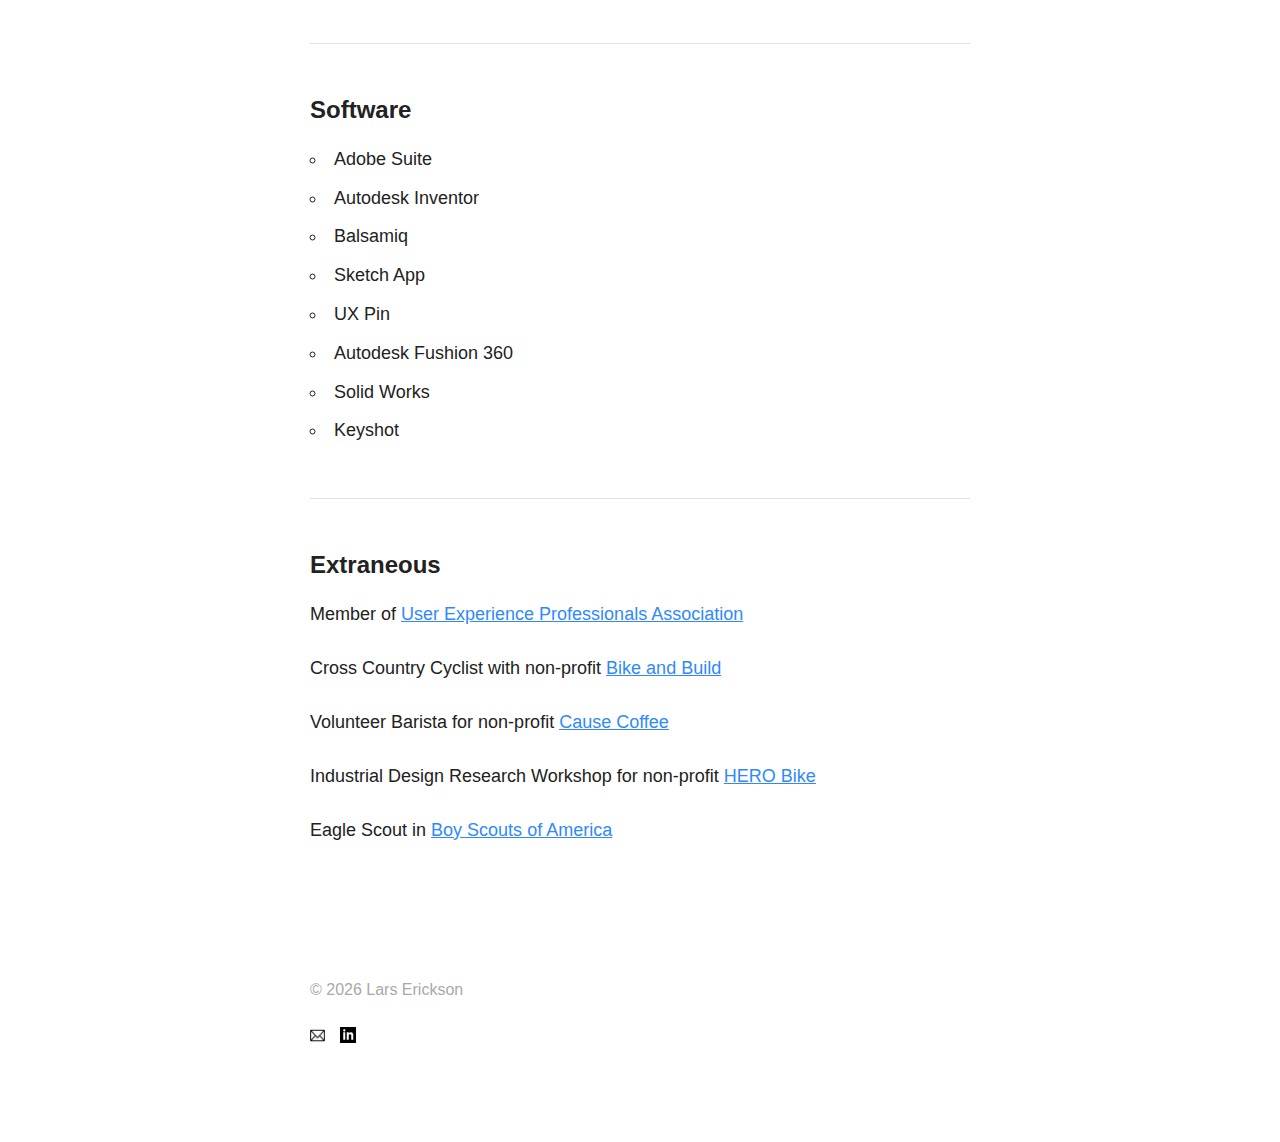
==== commit 52f47c61: "Add files via upload" ====
--- a/about.html
+++ b/about.html
@@ -3,13 +3,14 @@
 <head>
     <meta charset="utf-8">
     <meta http-equiv="x-ua-compatible" content="ie=edge">
-    <title>Resume &ndash; Lars Erickson</title>
+    <title>Portfolio &ndash; Lars Erickson</title>
     <meta name="description" content="User Experience Designer from Lawrence, Kansas.">
     <meta name="viewport" content="width=device-width, initial-scale=1">
-    <link href="css/normalize.css" rel="stylesheet" type="text/css">
-    <link href="css/font.css" rel="stylesheet" type="text/css">
-    <link href="css/Skeleton.css" rel="stylesheet" type="text/css">
-    <link href="css/main.css" rel="stylesheet" type="text/css">   
+    <link href="CSS\font.css" rel="stylesheet" type="text/css">
+    <link href="CSS\main.css" rel="stylesheet" type="text/css">
+    <link href="CSS\normalize.css" rel="stylesheet" type="text/css">
+    <link href="CSS\Skeleton.css" rel="stylesheet" type="text/css">
+    <location.replace (www.lars.today)>
 </head>
 
 <body class="about">
@@ -19,7 +20,6 @@
             <li><a href="index.html">Portfolio</a>
           <li><a href="about.html">Resume</a></li>
         </ul>
-        <a class="nav-toggle" href="javascript:void(0)"><span class="nav-icon"></span></a>
     </nav>
     <div class="wrapper transition-fade" id="swup">
         <main class="about-content">
@@ -100,4 +100,4 @@
         </footer>
     </div>
 </body>
-</html>
+</html>